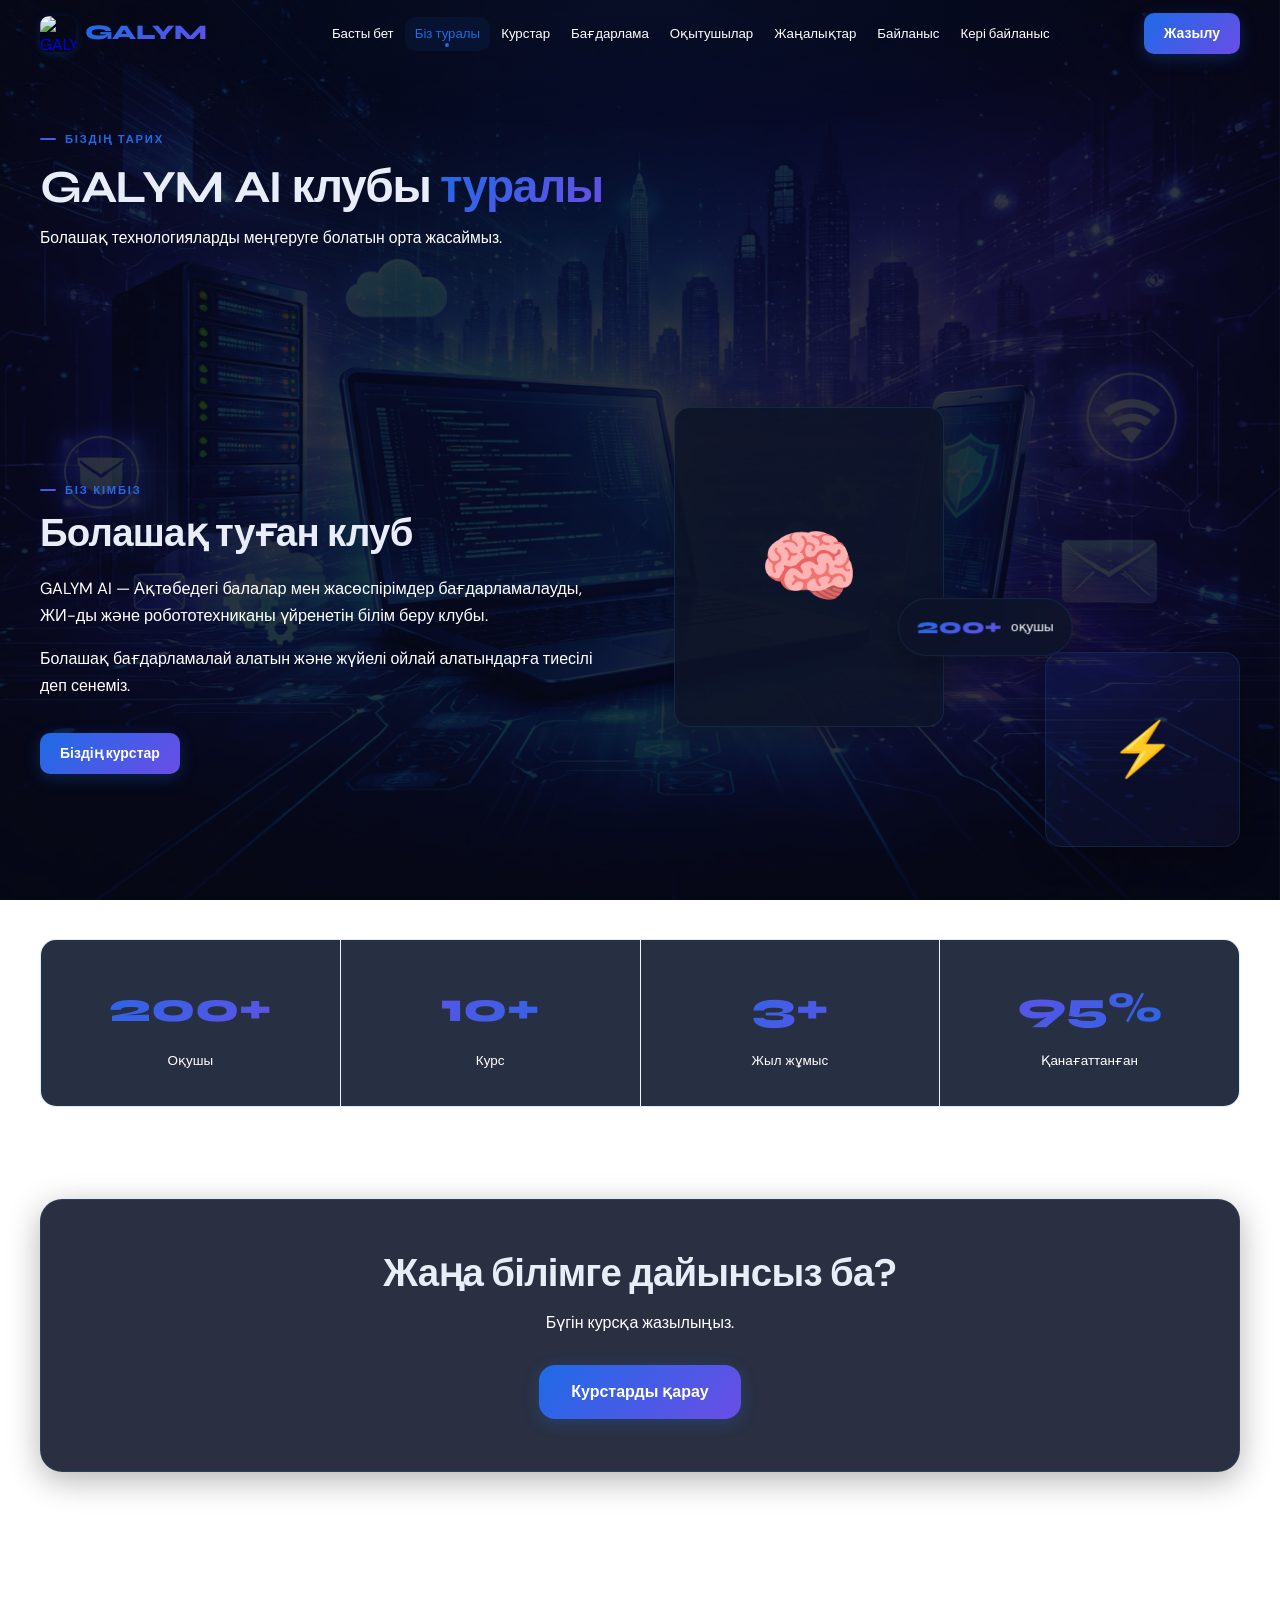
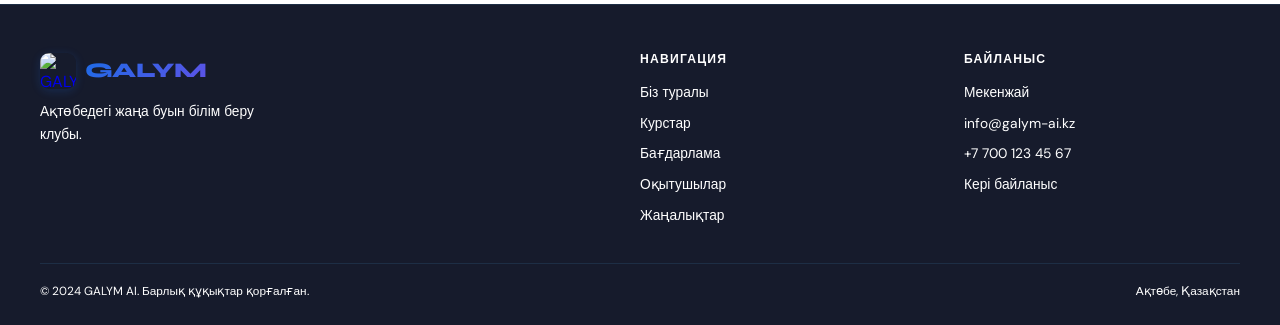
==== about.html @ 1f2f8f8c "initial commit" ====
<!DOCTYPE html>
<html lang="kz">
<head>
  <meta charset="UTF-8">
  <meta name="viewport" content="width=device-width, initial-scale=1.0">
  <title>GALYM AI — Біз туралы</title>
  <link rel="preconnect" href="https://fonts.googleapis.com">
  <link rel="preconnect" href="https://fonts.gstatic.com" crossorigin>
  

<style>
@import url('https://fonts.googleapis.com/css2?family=Syne:wght@400;600;700;800&family=DM+Sans:ital,wght@0,300;0,400;0,500;1,300&display=swap');

/* ── АЙНЫМАЛЫЛАР ── */
:root {
  --blue:    #1E6BE6;
  --violet:  #6B4DE6;
  --sky:     #4AB5F5;
  --grad:    linear-gradient(135deg, #1E6BE6 0%, #6B4DE6 100%);
  --grad-r:  linear-gradient(135deg, #6B4DE6 0%, #1E6BE6 100%);
  --grad-soft: linear-gradient(135deg, rgba(30,107,230,0.09), rgba(107,77,230,0.07));
  --glow:    rgba(30,107,230,0.10);
  --bg-overlay:     rgba(5,8,22,0.82);
  --surface:        rgba(13,20,40,0.88);
  --surface-hover:  rgba(18,28,55,0.96);
  --surface-strong: rgba(15,23,46,0.95);
  --border:         rgba(74,181,245,0.12);
  --border-strong:  rgba(74,181,245,0.28);
  --text:           #E8EDF8;
  --text-muted:     #ffffff;
  --text-light:     #4A5A80;
  --shadow-card:    0 8px 32px rgba(0,0,0,0.30);
  --shadow-hover:   0 20px 56px rgba(0,0,0,0.45);
  --header-bg:      rgba(5,10,28,0.85);
  --footer-bg:      rgba(5,10,28,0.93);
  --input-bg:       rgba(10,16,38,0.80);
  --mobile-nav-bg:  #060d20;
  --font-display: 'Syne', sans-serif;
  --font-body:    'DM Sans', sans-serif;
  --radius:   16px;
  --radius-sm:10px;
  --transition: 0.28s cubic-bezier(0.4,0,0.2,1);
}

/* ── RESET ── */
*, *::before, *::after { box-sizing:border-box; margin:0; padding:0; }
html { scroll-behavior:smooth; }
body { font-family:var(--font-body); color:var(--text); line-height:1.65; overflow-x:hidden; min-height:100vh; }
::-webkit-scrollbar { width:4px; }
::-webkit-scrollbar-track { background:transparent; }
::-webkit-scrollbar-thumb { background:var(--grad); border-radius:2px; }

/* ── ФОНДЫҚ СУРЕТ ── */
.site-bg { position:fixed; inset:0; z-index:-2; background-size:cover; background-position:center; background-repeat:no-repeat; background-attachment:fixed; }
.site-bg-overlay { position:fixed; inset:0; z-index:-1; background:var(--bg-overlay); }
@media(max-width:768px){ .site-bg { background-attachment:scroll; } }

/* ── HEADER ── */
header { position:fixed; top:0; left:0; right:0; z-index:1000; padding:13px 0; transition:var(--transition); }
header.scrolled { background:var(--header-bg); backdrop-filter:blur(22px); -webkit-backdrop-filter:blur(22px); border-bottom:1px solid var(--border); box-shadow:0 2px 20px rgba(0,0,0,0.08); padding:9px 0; }
.header-inner { max-width:1280px; margin:0 auto; padding:0 40px; display:flex; align-items:center; justify-content:space-between; gap:14px; }
.logo { display:flex; align-items:center; gap:9px; text-decoration:none; flex-shrink:0; }
.logo-img { width:36px; height:36px; border-radius:9px; object-fit:cover; box-shadow:0 2px 10px rgba(30,107,230,0.20); }
.logo-text { font-family:var(--font-display); font-size:1.3rem; font-weight:800; letter-spacing:-0.03em; background:var(--grad); -webkit-background-clip:text; -webkit-text-fill-color:transparent; background-clip:text; line-height:1; }
.logo-text span { opacity:0.7; }
nav { display:flex; align-items:center; gap:1px; }
nav a { color:var(--text-muted); text-decoration:none; font-size:0.83rem; font-weight:500; padding:6px 10px; border-radius:var(--radius-sm); transition:var(--transition); white-space:nowrap; position:relative; }
nav a:hover { color:var(--blue); background:var(--glow); }
nav a.active { color:var(--blue); background:rgba(30,107,230,0.08); }
nav a.active::after { content:''; position:absolute; bottom:4px; left:50%; transform:translateX(-50%); width:4px; height:4px; border-radius:50%; background:var(--blue); }
.header-controls { display:flex; align-items:center; gap:9px; flex-shrink:0; }

/* ── БАТЫРМАЛАР ── */
.btn { display:inline-flex; align-items:center; gap:6px; padding:9px 20px; border-radius:var(--radius-sm); font-family:var(--font-body); font-size:0.875rem; font-weight:600; text-decoration:none; cursor:pointer; border:none; transition:var(--transition); }
.btn-primary { background:var(--grad); color:#fff; box-shadow:0 4px 16px rgba(30,107,230,0.26); }
.btn-primary:hover { background:linear-gradient(135deg,#1a5fd4,#5c3fd4); transform:translateY(-2px); box-shadow:0 8px 28px rgba(30,107,230,0.34); }
.btn-outline { background:var(--surface); color:var(--blue); border:1.5px solid var(--border-strong); backdrop-filter:blur(8px); }
.btn-outline:hover { background:var(--glow); transform:translateY(-2px); border-color:var(--blue); }
.btn-large { padding:14px 32px; font-size:1rem; border-radius:var(--radius); }

/* ── BURGER ── */
.burger { display:none; flex-direction:column; gap:5px; cursor:pointer; padding:4px; background:none; border:none; }
.burger span { display:block; width:24px; height:2px; background:var(--text); border-radius:2px; transition:var(--transition); }
.burger.open span:nth-child(1) { transform:translateY(7px) rotate(45deg); }
.burger.open span:nth-child(2) { opacity:0; transform:scaleX(0); }
.burger.open span:nth-child(3) { transform:translateY(-7px) rotate(-45deg); }
.mobile-nav { display:none; position:fixed; inset:0; background:var(--mobile-nav-bg); z-index:999; flex-direction:column; align-items:center; justify-content:center; gap:5px; transform:translateX(100%); transition:transform 0.4s cubic-bezier(0.4,0,0.2,1); }
.mobile-nav.open { transform:translateX(0); }
.mobile-nav a { font-family:var(--font-display); font-size:1.8rem; font-weight:700; color:var(--text-muted); text-decoration:none; padding:6px 0; transition:color 0.2s; }
.mobile-nav a:hover { color:var(--blue); }

/* ── LAYOUT ── */
section { padding:92px 0; }
.container { max-width:1280px; margin:0 auto; padding:0 40px; }
.section-label { font-size:0.70rem; font-weight:700; letter-spacing:0.16em; text-transform:uppercase; background:var(--grad); -webkit-background-clip:text; -webkit-text-fill-color:transparent; background-clip:text; margin-bottom:13px; display:flex; align-items:center; gap:9px; }
.section-label::before { content:''; display:block; width:16px; height:2px; background:var(--grad); border-radius:1px; flex-shrink:0; -webkit-text-fill-color:initial; }
h1,h2,h3,h4 { font-family:var(--font-display); font-weight:700; line-height:1.15; color:var(--text); }
h1 { font-size:clamp(2.2rem,5vw,4.4rem); letter-spacing:-0.03em; }
h2 { font-size:clamp(1.65rem,3vw,2.6rem); letter-spacing:-0.02em; }
h3 { font-size:1.28rem; }
h4 { font-size:1.02rem; }
.text-accent { background:var(--grad); -webkit-background-clip:text; -webkit-text-fill-color:transparent; background-clip:text; }

/* ── PAGE HERO (ішкі беттер) ── */
.page-hero { padding:130px 0 64px; position:relative; overflow:hidden; }
.page-hero-bg { position:absolute; inset:0; background:radial-gradient(ellipse 60% 60% at 50% 0%,rgba(30,107,230,0.06) 0%,transparent 70%); }
.page-hero h1 { font-size:clamp(1.8rem,3.6vw,3rem); margin-bottom:11px; }
.page-hero p { color:var(--text-muted); max-width:540px; font-size:0.98rem; }

/* ── CTA БЛОГЫ ── */
.cta-block { background:var(--surface); border:1px solid var(--border); border-radius:22px; padding:52px; text-align:center; backdrop-filter:blur(10px); box-shadow:var(--shadow-card); }

/* ── FOOTER ── */
footer { background:var(--footer-bg); border-top:1px solid var(--border); padding:48px 0 24px; margin-top:40px; backdrop-filter:blur(12px); }
.footer-inner { display:grid; grid-template-columns:2fr 1fr 1fr; gap:48px; margin-bottom:28px; }
.footer-brand p { color:var(--text-muted); font-size:0.86rem; margin-top:11px; max-width:240px; }
.footer-col h4 { font-size:0.76rem; font-weight:700; text-transform:uppercase; letter-spacing:0.10em; margin-bottom:14px; color:var(--text-muted); }
.footer-col a { display:block; color:var(--text-muted); text-decoration:none; font-size:0.86rem; margin-bottom:8px; transition:color 0.2s; }
.footer-col a:hover { color:var(--blue); }
.footer-bottom { border-top:1px solid var(--border); padding-top:18px; display:flex; justify-content:space-between; align-items:center; color:var(--text-muted); font-size:0.74rem; }

/* ── REVEAL АНИМАЦИЯ ── */
.reveal { opacity:0; transform:translateY(24px); transition:opacity 0.60s ease, transform 0.60s ease; }
.reveal.visible { opacity:1; transform:translateY(0); }
.reveal-delay-1 { transition-delay:0.10s; }
.reveal-delay-2 { transition-delay:0.20s; }
.reveal-delay-3 { transition-delay:0.30s; }

/* ── MODAL (галерея + бейне) ── */
.gallery-overlay { display:none; position:fixed; inset:0; z-index:2000; background:rgba(0,0,0,0.78); backdrop-filter:blur(6px); align-items:center; justify-content:center; padding:16px; }
.gallery-overlay.open { display:flex; animation:fadeIn 0.22s ease both; }
@keyframes fadeIn { from{opacity:0}to{opacity:1} }
.gallery-modal { background:var(--surface-strong); border:1px solid var(--border); border-radius:22px; box-shadow:0 32px 100px rgba(0,0,0,0.35); width:100%; max-width:880px; max-height:90vh; overflow:hidden; display:flex; flex-direction:column; animation:slideUp 0.28s cubic-bezier(0.4,0,0.2,1) both; }
@keyframes slideUp { from{transform:translateY(35px);opacity:0}to{transform:translateY(0);opacity:1} }
.gallery-header { padding:22px 26px 16px; border-bottom:1px solid var(--border); display:flex; align-items:flex-start; justify-content:space-between; gap:14px; flex-shrink:0; }
.gallery-date { font-size:0.74rem; color:var(--blue); font-weight:600; margin-bottom:4px; }
.gallery-header h2 { font-size:1.25rem; margin-bottom:6px; }
.gallery-header p { color:var(--text-muted); font-size:0.86rem; max-width:560px; line-height:1.5; }
.gallery-close { width:34px; height:34px; border-radius:9px; background:var(--surface); border:1px solid var(--border); cursor:pointer; display:flex; align-items:center; justify-content:center; color:var(--text-muted); font-size:1.1rem; flex-shrink:0; transition:var(--transition); }
.gallery-close:hover { background:var(--glow); color:var(--text); }
.gallery-body { overflow-y:auto; padding:20px 26px 26px; flex:1; }
.gallery-main-photo { width:100%; aspect-ratio:16/9; border-radius:12px; overflow:hidden; margin-bottom:12px; background:var(--surface); border:1px solid var(--border); }
.gallery-main-photo img { width:100%; height:100%; object-fit:cover; display:block; }
.gallery-nav { display:flex; align-items:center; justify-content:center; gap:10px; margin:10px 0 14px; }
.gallery-nav-btn { width:36px; height:36px; border-radius:50%; background:var(--surface); border:1px solid var(--border); cursor:pointer; display:flex; align-items:center; justify-content:center; color:var(--text-muted); transition:var(--transition); }
.gallery-nav-btn:hover { background:var(--glow); border-color:var(--blue); color:var(--blue); }
.gallery-nav-btn svg { width:14px; height:14px; }
.gallery-count { text-align:center; font-size:0.75rem; color:var(--text-muted); }
.gallery-thumbs { display:grid; grid-template-columns:repeat(auto-fill,minmax(105px,1fr)); gap:7px; }
.gallery-thumb { aspect-ratio:4/3; border-radius:9px; overflow:hidden; cursor:pointer; border:2px solid transparent; transition:var(--transition); }
.gallery-thumb img { width:100%; height:100%; object-fit:cover; display:block; }
.gallery-thumb:hover,.gallery-thumb.active { border-color:var(--blue); }
.video-player-overlay { display:none; position:fixed; inset:0; z-index:3000; background:rgba(0,0,0,0.92); align-items:center; justify-content:center; padding:20px; }
.video-player-overlay.open { display:flex; animation:fadeIn 0.2s ease both; }
.video-player-modal { width:100%; max-width:960px; background:#000; border-radius:18px; overflow:hidden; box-shadow:0 40px 120px rgba(0,0,0,0.8); }
.video-player-top { display:flex; align-items:center; justify-content:space-between; padding:12px 16px; background:rgba(255,255,255,0.06); border-bottom:1px solid rgba(255,255,255,0.08); }
.video-player-top span { color:rgba(255,255,255,0.6); font-size:.82rem; }
.video-player-close { width:32px; height:32px; border-radius:8px; background:rgba(255,255,255,0.10); border:none; cursor:pointer; display:flex; align-items:center; justify-content:center; color:rgba(255,255,255,0.7); font-size:1.1rem; transition:background 0.2s; }
.video-player-close:hover { background:rgba(255,255,255,0.20); color:#fff; }
.video-player-frame { position:relative; width:100%; padding-bottom:56.25%; background:#000; }
.video-player-frame iframe { position:absolute; inset:0; width:100%; height:100%; border:none; }

/* ── RESPONSIVE ── */
@media(max-width:1024px){
  .footer-inner { grid-template-columns:1fr 1fr; }
}
@media(max-width:768px){
  .container { padding:0 18px; }
  .header-inner { padding:0 18px; }
  nav,.header-cta,.header-controls { display:none; }
  .burger { display:flex; }
  .mobile-nav { display:flex; }
  section { padding:52px 0; }
  .page-hero { padding:92px 0 48px; }
  .footer-inner { grid-template-columns:1fr; gap:24px; }
  .footer-bottom { flex-direction:column; gap:5px; text-align:center; }
  .gallery-thumbs { grid-template-columns:repeat(auto-fill,minmax(78px,1fr)); }
  .gallery-header { padding:16px; }
  .gallery-body { padding:14px 16px 18px; }
}
</style>
<style>
/* ── БІЗ ТУРАЛЫ ── */
.about-grid { display:grid; grid-template-columns:1fr 1fr; gap:68px; align-items:center; }
.about-visual { position:relative; height:440px; }
.about-blob { position:absolute; border-radius:var(--radius); overflow:hidden; }
.about-blob-1 { width:270px; height:320px; top:0; left:0; background:var(--surface); border:1px solid var(--border); display:flex; align-items:center; justify-content:center; font-size:5rem; box-shadow:var(--shadow-card); }
.about-blob-2 { width:195px; height:195px; bottom:0; right:0; background:var(--grad-soft); border:1px solid var(--border); display:flex; align-items:center; justify-content:center; font-size:3.3rem; box-shadow:var(--shadow-card); }
.stat-pill { position:absolute; top:50%; left:55%; transform:translate(-50%,-50%); background:var(--surface); backdrop-filter:blur(12px); border:1px solid var(--border); border-radius:100px; padding:10px 18px; display:flex; align-items:center; gap:9px; white-space:nowrap; box-shadow:var(--shadow-card); }
.stat-num { font-family:var(--font-display); font-size:1.35rem; font-weight:800; background:var(--grad); -webkit-background-clip:text; -webkit-text-fill-color:transparent; background-clip:text; }

@media(max-width:1024px){
  .about-grid { grid-template-columns:1fr; }
  .about-visual { display:none; }
}
</style>
  
</head>
<body>
<div class="site-bg"></div>
<div class="site-bg-overlay"></div>
<!-- ВИДЕО ОЙНАТҚЫШ -->
<div class="video-player-overlay" id="videoPlayerOverlay">
  <div class="video-player-modal">
    <div class="video-player-top">
      <span>GALYM AI — бейне</span>
      <button class="video-player-close" id="videoPlayerClose">✕</button>
    </div>
    <div class="video-player-frame">
      <iframe id="videoIframe" src="" allow="accelerometer;autoplay;clipboard-write;encrypted-media;gyroscope;picture-in-picture" allowfullscreen></iframe>
    </div>
  </div>
</div>
<!-- ГАЛЕРЕЯ МОДАЛЫ -->
<div class="gallery-overlay" id="galleryOverlay">
  <div class="gallery-modal">
    <div class="gallery-header">
      <div class="gallery-header-text">
        <div class="gallery-date" id="galleryDate"></div>
        <h2 id="galleryTitle"></h2>
        <p id="galleryText"></p>
      </div>
      <button class="gallery-close" id="galleryCloseBtn">✕</button>
    </div>
    <div class="gallery-body">
      <div id="galleryVideos"></div>
      <div id="galleryPhotoSection">
        <div class="gallery-main-photo"><img id="galleryMainImg" src="" alt=""></div>
        <div class="gallery-nav">
          <button class="gallery-nav-btn" id="galleryPrevBtn"><svg viewBox="0 0 24 24" fill="none" stroke="currentColor" stroke-width="2.5" stroke-linecap="round" stroke-linejoin="round"><polyline points="15 18 9 12 15 6"/></svg></button>
          <span class="gallery-count" id="galleryCount"></span>
          <button class="gallery-nav-btn" id="galleryNextBtn"><svg viewBox="0 0 24 24" fill="none" stroke="currentColor" stroke-width="2.5" stroke-linecap="round" stroke-linejoin="round"><polyline points="9 18 15 12 9 6"/></svg></button>
        </div>
        <div class="gallery-thumbs" id="galleryThumbs"></div>
      </div>
    </div>
  </div>
</div>
<header>
  <div class="header-inner">
    <a href="index.html" class="logo">
      <img src="logo.jpg" alt="GALYM AI" class="logo-img">
      <span class="logo-text">GALYM<span>AI</span></span>
    </a>
    <nav>
      <a href="index.html">Басты бет</a>
      <a href="about.html">Біз туралы</a>
      <a href="courses.html">Курстар</a>
      <a href="program.html">Бағдарлама</a>
      <a href="teachers.html">Оқытушылар</a>
      <a href="news.html">Жаңалықтар</a>
      <a href="contacts.html">Байланыс</a>
      <a href="#" onclick="openFeedbackForm(event)">Кері байланыс</a>
    </nav>
    <div class="header-controls">
      <a href="courses.html" class="btn btn-primary header-cta">Жазылу</a>
    </div>
    <button class="burger" aria-label="Мәзір"><span></span><span></span><span></span></button>
  </div>
</header>
<div class="mobile-nav">
  <a href="index.html">Басты бет</a>
  <a href="about.html">Біз туралы</a>
  <a href="courses.html">Курстар</a>
  <a href="program.html">Бағдарлама</a>
  <a href="teachers.html">Оқытушылар</a>
  <a href="news.html">Жаңалықтар</a>
  <a href="contacts.html">Байланыс</a>
  <a href="#" onclick="openFeedbackForm(event)">Кері байланыс</a>
</div>

<div class="page-hero">
  <div class="page-hero-bg"></div>
  <div class="container" style="position:relative">
    <div class="section-label">Біздің тарих</div>
    <h1>GALYM AI клубы <span class="text-accent">туралы</span></h1>
    <p>Болашақ технологияларды меңгеруге болатын орта жасаймыз.</p>
  </div>
</div>

<section>
  <div class="container">
    <div class="about-grid">
      <div>
        <div class="section-label reveal">Біз кімбіз</div>
        <h2 class="reveal" style="margin-bottom:20px">Болашақ туған клуб</h2>
        <p class="reveal" style="color:var(--text-muted);margin-bottom:16px;font-size:1.02rem">GALYM AI — Ақтөбедегі балалар мен жасөспірімдер бағдарламалауды, ЖИ-ды және робототехниканы үйренетін білім беру клубы.</p>
        <p class="reveal" style="color:var(--text-muted);margin-bottom:34px">Болашақ бағдарламалай алатын және жүйелі ойлай алатындарға тиесілі деп сенеміз.</p>
        <div class="reveal"><a href="courses.html" class="btn btn-primary">Біздің курстар</a></div>
      </div>
      <div class="about-visual">
        <div class="about-blob about-blob-1">🧠</div>
        <div class="about-blob about-blob-2">⚡</div>
        <div class="stat-pill">
          <span class="stat-num">200+</span>
          <span style="color:var(--text-muted);font-size:.84rem">оқушы</span>
        </div>
      </div>
    </div>
  </div>
</section>

<section style="padding-top:0">
  <div class="container">
    <div style="display:grid;grid-template-columns:repeat(auto-fit,minmax(185px,1fr));gap:1px;background:var(--border);border:1px solid var(--border);border-radius:var(--radius);overflow:hidden" class="reveal">
      <div style="background:var(--surface);padding:34px;text-align:center">
        <div style="font-family:var(--font-display);font-size:2.6rem;font-weight:800;background:var(--grad);-webkit-background-clip:text;-webkit-text-fill-color:transparent;background-clip:text">200+</div>
        <div style="color:var(--text-muted);font-size:.84rem;margin-top:7px">Оқушы</div>
      </div>
      <div style="background:var(--surface);padding:34px;text-align:center">
        <div style="font-family:var(--font-display);font-size:2.6rem;font-weight:800;background:var(--grad-r);-webkit-background-clip:text;-webkit-text-fill-color:transparent;background-clip:text">10+</div>
        <div style="color:var(--text-muted);font-size:.84rem;margin-top:7px">Курс</div>
      </div>
      <div style="background:var(--surface);padding:34px;text-align:center">
        <div style="font-family:var(--font-display);font-size:2.6rem;font-weight:800;background:var(--grad);-webkit-background-clip:text;-webkit-text-fill-color:transparent;background-clip:text">3+</div>
        <div style="color:var(--text-muted);font-size:.84rem;margin-top:7px">Жыл жұмыс</div>
      </div>
      <div style="background:var(--surface);padding:34px;text-align:center">
        <div style="font-family:var(--font-display);font-size:2.6rem;font-weight:800;background:var(--grad-r);-webkit-background-clip:text;-webkit-text-fill-color:transparent;background-clip:text">95%</div>
        <div style="color:var(--text-muted);font-size:.84rem;margin-top:7px">Қанағаттанған</div>
      </div>
    </div>
  </div>
</section>

<section style="padding-top:0">
  <div class="container">
    <div class="cta-block reveal" style="text-align:center">
      <h2 style="margin-bottom:14px">Жаңа білімге дайынсыз ба?</h2>
      <p style="color:var(--text-muted);max-width:460px;margin:0 auto 28px">Бүгін курсқа жазылыңыз.</p>
      <a href="courses.html" class="btn btn-primary btn-large">Курстарды қарау</a>
    </div>
  </div>
</section>
<footer>
  <div class="container">
    <div class="footer-inner">
      <div class="footer-brand">
        <a href="index.html" class="logo">
          <img src="logo.jpg" alt="GALYM AI" class="logo-img">
          <span class="logo-text">GALYM<span>AI</span></span>
        </a>
        <p>Ақтөбедегі жаңа буын білім беру клубы.</p>
      </div>
      <div class="footer-col">
        <h4>Навигация</h4>
        <a href="about.html">Біз туралы</a>
        <a href="courses.html">Курстар</a>
        <a href="program.html">Бағдарлама</a>
        <a href="teachers.html">Оқытушылар</a>
        <a href="news.html">Жаңалықтар</a>
      </div>
      <div class="footer-col">
        <h4>Байланыс</h4>
        <a href="contacts.html">Мекенжай</a>
        <a href="mailto:info@galym-ai.kz">info@galym-ai.kz</a>
        <a href="tel:+77001234567">+7 700 123 45 67</a>
        <a href="#" onclick="openFeedbackForm(event)">Кері байланыс</a>
      </div>
    </div>
    <div class="footer-bottom">
      <span>© 2024 GALYM AI. Барлық құқықтар қорғалған.</span>
      <span>Ақтөбе, Қазақстан</span>
    </div>
  </div>
</footer>

<script>
// ── HEADER SCROLL ──
window.addEventListener('scroll', () => {
  document.querySelector('header')?.classList.toggle('scrolled', window.scrollY > 40);
});

// ── BURGER MENU ──
document.addEventListener('DOMContentLoaded', () => {
  const burger = document.querySelector('.burger');
  const mobileNav = document.querySelector('.mobile-nav');
  burger?.addEventListener('click', () => {
    burger.classList.toggle('open');
    mobileNav?.classList.toggle('open');
  });
  mobileNav?.querySelectorAll('a').forEach(a => {
    a.addEventListener('click', () => {
      burger?.classList.remove('open');
      mobileNav?.classList.remove('open');
    });
  });

  // Active nav link
  const page = location.pathname.split('/').pop() || 'index.html';
  document.querySelectorAll('nav a, .mobile-nav a').forEach(a => {
    if (a.getAttribute('href') === page) a.classList.add('active');
  });

  // Scroll reveal
  const obs = new IntersectionObserver(entries => {
    entries.forEach(e => { if(e.isIntersecting) e.target.classList.add('visible'); });
  }, { threshold: 0.09 });
  document.querySelectorAll('.reveal').forEach(el => obs.observe(el));

  // Background image
  const bg = document.querySelector('.site-bg');
  if (bg) {
    const img = new Image();
    img.src = 'bg.png';
    img.onload = () => bg.style.backgroundImage = "url('bg.png')";
  }

  // Gallery close
  const go = document.getElementById('galleryOverlay');
  if (go) {
    go.addEventListener('click', e => { if(e.target===go) closeGallery(); });
    document.getElementById('galleryCloseBtn')?.addEventListener('click', closeGallery);
    document.getElementById('galleryPrevBtn')?.addEventListener('click', () => moveGallery(-1));
    document.getElementById('galleryNextBtn')?.addEventListener('click', () => moveGallery(1));
  }

  // Video player close
  document.getElementById('videoPlayerClose')?.addEventListener('click', closeVideo);
  document.getElementById('videoPlayerOverlay')?.addEventListener('click', e => {
    if(e.target===document.getElementById('videoPlayerOverlay')) closeVideo();
  });

  document.addEventListener('keydown', e => {
    if(e.key==='Escape'){ closeGallery(); closeVideo(); }
    if(e.key==='ArrowLeft')  moveGallery(-1);
    if(e.key==='ArrowRight') moveGallery(1);
  });
});

// ── FEEDBACK FORM ──
function openFeedbackForm(e) {
  if(e) e.preventDefault();
  // ← МУНДАй Google Forms сілтемесін қойыңыз
  window.open('https://forms.google.com/example', '_blank');
}

// ── GALLERY ──
let _photos = [], _idx = 0;
function openGallery(photos, title, date, text) {
  _photos = photos || []; _idx = 0;
  document.getElementById('galleryDate').textContent  = date  || '';
  document.getElementById('galleryTitle').textContent = title || '';
  document.getElementById('galleryText').textContent  = text  || '';
  const thumbs = document.getElementById('galleryThumbs');
  if (thumbs) {
    thumbs.innerHTML = _photos.map((src,i) =>
      `<div class="gallery-thumb${i===0?' active':''}" data-i ct="${i}" onclick="setPhoto(${i})">
         <img src="${src}" alt="" loading="lazy">
       </div>`
    ).join('');
  }
  const vs = document.getElementById('galleryVideos');
  if(vs) { vs.innerHTML=''; vs.style.display='none'; }
  const ps = document.getElementById('galleryPhotoSection');
  if(ps) ps.style.display = _photos.length ? 'block' : 'none';
  if(_photos.length) showPhoto(0);
  document.getElementById('galleryOverlay')?.classList.add('open');
  document.body.style.overflow = 'hidden';
}
function closeGallery() {
  document.getElementById('galleryOverlay')?.classList.remove('open');
  document.body.style.overflow = '';
}
function setPhoto(i) {
  _idx = (i + _photos.length) % _photos.length;
  showPhoto(_idx);
}
function moveGallery(dir) { setPhoto(_idx + dir); }
function showPhoto(i) {
  const img = document.getElementById('galleryMainImg');
  if(img) { img.style.opacity='0'; img.src=_photos[i]; img.onload=()=>img.style.opacity='1'; img.style.transition='opacity 0.25s'; }
  const cnt = document.getElementById('galleryCount');
  if(cnt) cnt.textContent = `${i+1} / ${_photos.length}`;
  document.querySelectorAll('.gallery-thumb').forEach((t,j)=>t.classList.toggle('active',j===i));
}

// ── VIDEO PLAYER ──
function openVideoPlayer(url) {
  const iframe = document.getElementById('videoIframe');
  if(!iframe) return;
  let embed = url.replace('watch?v=','embed/').replace('youtu.be/','www.youtube.com/embed/');
  if(!embed.includes('youtube.com/embed/')) embed = url;
  iframe.src = embed + (embed.includes('?')?'&':'?') + 'autoplay=1&rel=0';
  document.getElementById('videoPlayerOverlay')?.classList.add('open');
  document.body.style.overflow='hidden';
}
function closeVideo() {
  document.getElementById('videoPlayerOverlay')?.classList.remove('open');
  const f = document.getElementById('videoIframe'); if(f) f.src='';
  document.body.style.overflow='';
}
</script>
</body>
</html>
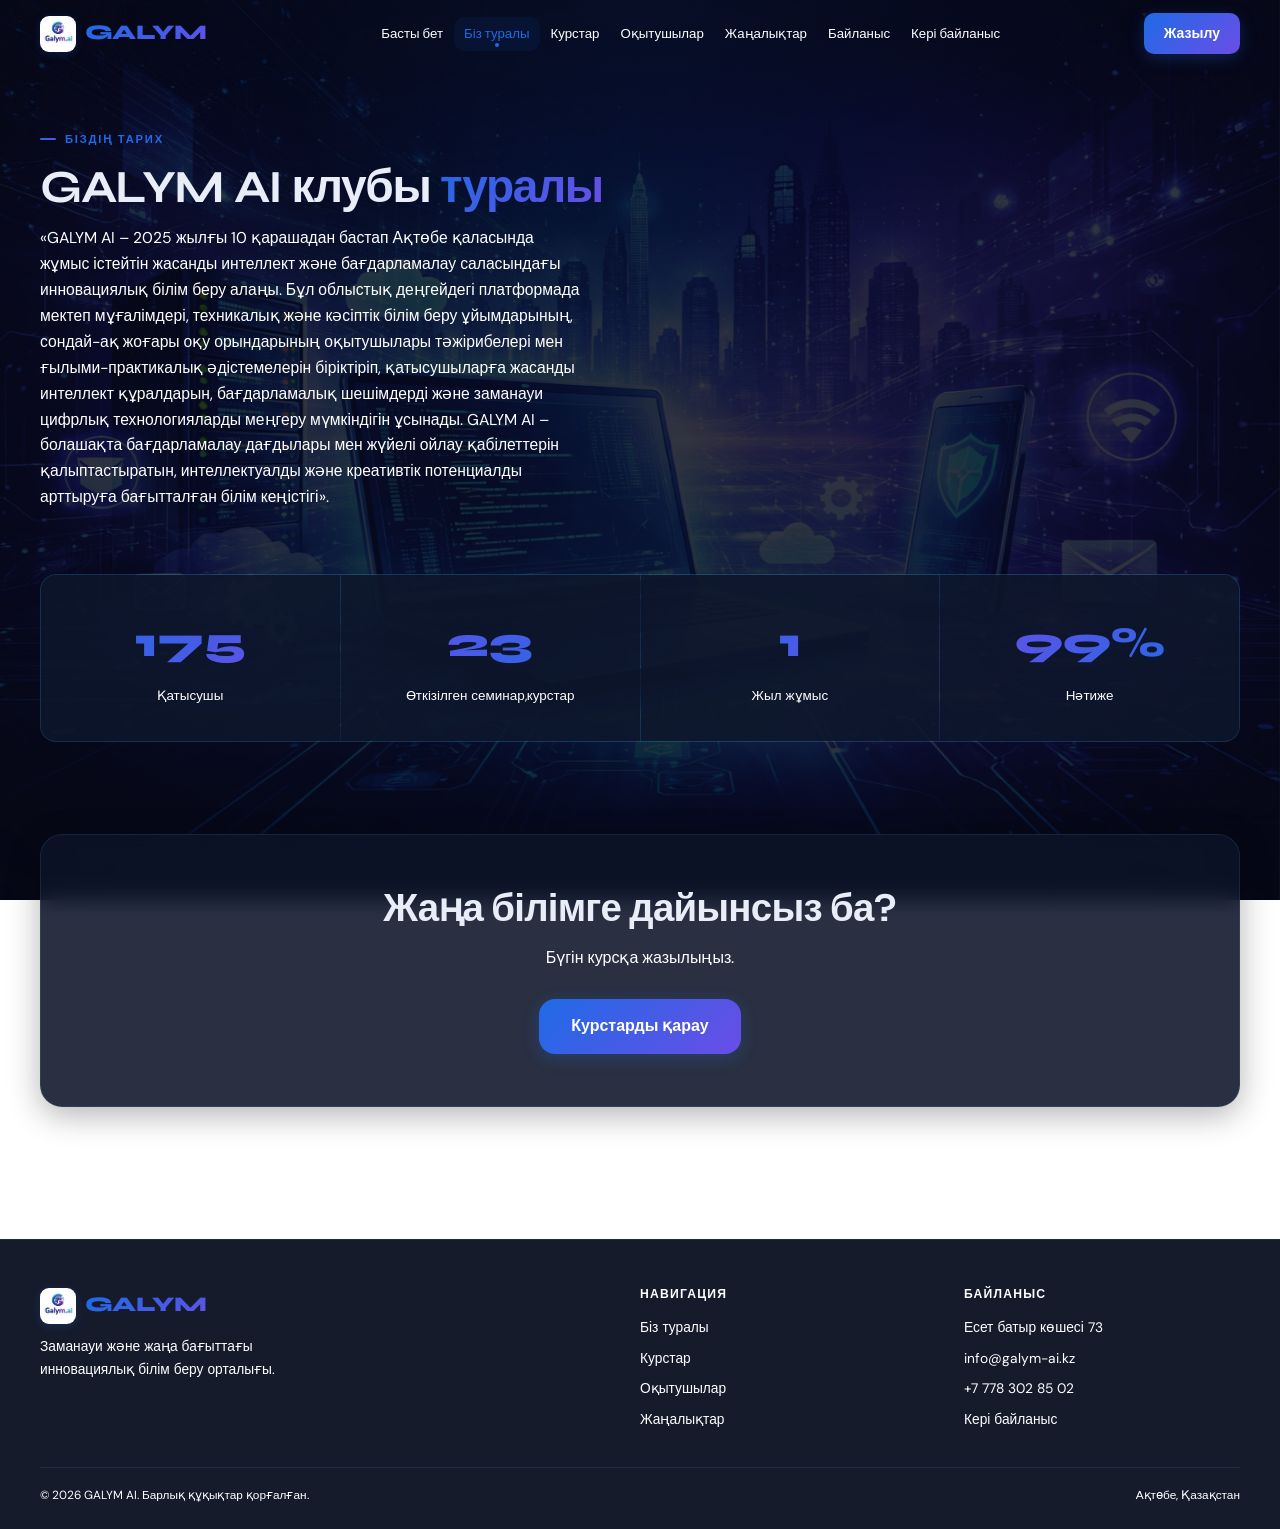
==== commit 2299227d: "prefinal version" ====
--- a/about.html
+++ b/about.html
@@ -246,14 +246,13 @@
       <a href="index.html">Басты бет</a>
       <a href="about.html">Біз туралы</a>
       <a href="courses.html">Курстар</a>
-      <a href="program.html">Бағдарлама</a>
       <a href="teachers.html">Оқытушылар</a>
       <a href="news.html">Жаңалықтар</a>
       <a href="contacts.html">Байланыс</a>
-      <a href="#" onclick="openFeedbackForm(event)">Кері байланыс</a>
+      <a href="https://jicako.github.io/baglau">Кері байланыс</a>
     </nav>
     <div class="header-controls">
-      <a href="courses.html" class="btn btn-primary header-cta">Жазылу</a>
+      <a href="https://forms.gle/MmXJq5p6Q1f55JbM8" class="btn btn-primary header-cta">Жазылу</a>
     </div>
     <button class="burger" aria-label="Мәзір"><span></span><span></span><span></span></button>
   </div>
@@ -262,11 +261,10 @@
   <a href="index.html">Басты бет</a>
   <a href="about.html">Біз туралы</a>
   <a href="courses.html">Курстар</a>
-  <a href="program.html">Бағдарлама</a>
   <a href="teachers.html">Оқытушылар</a>
   <a href="news.html">Жаңалықтар</a>
   <a href="contacts.html">Байланыс</a>
-  <a href="#" onclick="openFeedbackForm(event)">Кері байланыс</a>
+  <a href="https://jicako.github.io/baglau">Кері байланыс</a>
 </div>
 
 <div class="page-hero">
@@ -274,50 +272,27 @@
   <div class="container" style="position:relative">
     <div class="section-label">Біздің тарих</div>
     <h1>GALYM AI клубы <span class="text-accent">туралы</span></h1>
-    <p>Болашақ технологияларды меңгеруге болатын орта жасаймыз.</p>
+    <p>«GALYM AI – 2025 жылғы 10 қарашадан бастап Ақтөбе қаласында жұмыс істейтін жасанды интеллект және бағдарламалау саласындағы инновациялық білім беру алаңы. Бұл облыстық деңгейдегі платформада мектеп мұғалімдері, техникалық және кәсіптік білім беру ұйымдарының, сондай-ақ жоғары оқу орындарының оқытушылары тәжірибелері мен ғылыми-практикалық әдістемелерін біріктіріп, қатысушыларға жасанды интеллект құралдарын, бағдарламалық шешімдерді және заманауи цифрлық технологияларды меңгеру мүмкіндігін ұсынады. GALYM AI – болашақта бағдарламалау дағдылары мен жүйелі ойлау қабілеттерін қалыптастыратын, интеллектуалды және креативтік потенциалды арттыруға бағытталған білім кеңістігі».</p>
   </div>
 </div>
-
-<section>
-  <div class="container">
-    <div class="about-grid">
-      <div>
-        <div class="section-label reveal">Біз кімбіз</div>
-        <h2 class="reveal" style="margin-bottom:20px">Болашақ туған клуб</h2>
-        <p class="reveal" style="color:var(--text-muted);margin-bottom:16px;font-size:1.02rem">GALYM AI — Ақтөбедегі балалар мен жасөспірімдер бағдарламалауды, ЖИ-ды және робототехниканы үйренетін білім беру клубы.</p>
-        <p class="reveal" style="color:var(--text-muted);margin-bottom:34px">Болашақ бағдарламалай алатын және жүйелі ойлай алатындарға тиесілі деп сенеміз.</p>
-        <div class="reveal"><a href="courses.html" class="btn btn-primary">Біздің курстар</a></div>
-      </div>
-      <div class="about-visual">
-        <div class="about-blob about-blob-1">🧠</div>
-        <div class="about-blob about-blob-2">⚡</div>
-        <div class="stat-pill">
-          <span class="stat-num">200+</span>
-          <span style="color:var(--text-muted);font-size:.84rem">оқушы</span>
-        </div>
-      </div>
-    </div>
-  </div>
-</section>
-
 <section style="padding-top:0">
   <div class="container">
     <div style="display:grid;grid-template-columns:repeat(auto-fit,minmax(185px,1fr));gap:1px;background:var(--border);border:1px solid var(--border);border-radius:var(--radius);overflow:hidden" class="reveal">
       <div style="background:var(--surface);padding:34px;text-align:center">
-        <div style="font-family:var(--font-display);font-size:2.6rem;font-weight:800;background:var(--grad);-webkit-background-clip:text;-webkit-text-fill-color:transparent;background-clip:text">200+</div>
-        <div style="color:var(--text-muted);font-size:.84rem;margin-top:7px">Оқушы</div>
+        <div style="font-family:var(--font-display);font-size:2.6rem;font-weight:800;background:var(--grad);-webkit-background-clip:text;-webkit-text-fill-color:transparent;background-clip:text">175</div>
+        <div style="color:var(--text-muted);font-size:.84rem;margin-top:7px">Қатысушы</div>
       </div>
       <div style="background:var(--surface);padding:34px;text-align:center">
-        <div style="font-family:var(--font-display);font-size:2.6rem;font-weight:800;background:var(--grad-r);-webkit-background-clip:text;-webkit-text-fill-color:transparent;background-clip:text">10+</div>
-        <div style="color:var(--text-muted);font-size:.84rem;margin-top:7px">Курс</div>
+        <div style="font-family:var(--font-display);font-size:2.6rem;font-weight:800;background:var(--grad-r);-webkit-background-clip:text;-webkit-text-fill-color:transparent;background-clip:text">23</div>
+        <div style="color:var(--text-muted);font-size:.84rem;margin-top:7px">Өткізілген семинар,курстар </div>
       </div>
       <div style="background:var(--surface);padding:34px;text-align:center">
-        <div style="font-family:var(--font-display);font-size:2.6rem;font-weight:800;background:var(--grad);-webkit-background-clip:text;-webkit-text-fill-color:transparent;background-clip:text">3+</div>
+        <div style="font-family:var(--font-display);font-size:2.6rem;font-weight:800;background:var(--grad);-webkit-background-clip:text;-webkit-text-fill-color:transparent;background-clip:text">1</div>
         <div style="color:var(--text-muted);font-size:.84rem;margin-top:7px">Жыл жұмыс</div>
       </div>
       <div style="background:var(--surface);padding:34px;text-align:center">
-        <div style="font-family:var(--font-display);font-size:2.6rem;font-weight:800;background:var(--grad-r);-webkit-background-clip:text;-webkit-text-fill-color:transparent;background-clip:text">95%</div>
-        <div style="color:var(--text-muted);font-size:.84rem;margin-top:7px">Қанағаттанған</div>
+        <div style="font-family:var(--font-display);font-size:2.6rem;font-weight:800;background:var(--grad-r);-webkit-background-clip:text;-webkit-text-fill-color:transparent;background-clip:text">99%</div>
+        <div style="color:var(--text-muted);font-size:.84rem;margin-top:7px">Нәтиже</div>
       </div>
     </div>
   </div>
@@ -340,31 +315,29 @@
           <img src="logo.jpg" alt="GALYM AI" class="logo-img">
           <span class="logo-text">GALYM<span>AI</span></span>
         </a>
-        <p>Ақтөбедегі жаңа буын білім беру клубы.</p>
+         <p>Заманауи және жаңа бағыттағы инновациялық білім беру орталығы.</p>
       </div>
       <div class="footer-col">
         <h4>Навигация</h4>
         <a href="about.html">Біз туралы</a>
         <a href="courses.html">Курстар</a>
-        <a href="program.html">Бағдарлама</a>
         <a href="teachers.html">Оқытушылар</a>
         <a href="news.html">Жаңалықтар</a>
       </div>
       <div class="footer-col">
         <h4>Байланыс</h4>
-        <a href="contacts.html">Мекенжай</a>
+        <a href="contacts.html">Есет батыр көшесі 73</a>
         <a href="mailto:info@galym-ai.kz">info@galym-ai.kz</a>
-        <a href="tel:+77001234567">+7 700 123 45 67</a>
-        <a href="#" onclick="openFeedbackForm(event)">Кері байланыс</a>
+        <a href="tel:+77001234567">+7 778 302 85 02</a>
+        <a href="https://forms.gle/MmXJq5p6Q1f55JbM8">Кері байланыс</a>
       </div>
     </div>
     <div class="footer-bottom">
-      <span>© 2024 GALYM AI. Барлық құқықтар қорғалған.</span>
+      <span>© 2026 GALYM AI. Барлық құқықтар қорғалған.</span>
       <span>Ақтөбе, Қазақстан</span>
     </div>
   </div>
 </footer>
-
 <script>
 // ── HEADER SCROLL ──
 window.addEventListener('scroll', () => {
@@ -432,7 +405,7 @@
 function openFeedbackForm(e) {
   if(e) e.preventDefault();
   // ← МУНДАй Google Forms сілтемесін қойыңыз
-  window.open('https://forms.google.com/example', '_blank');
+  window.open('https://forms.gle/MmXJq5p6Q1f55JbM8', '_blank');
 }
 
 // ── GALLERY ──
